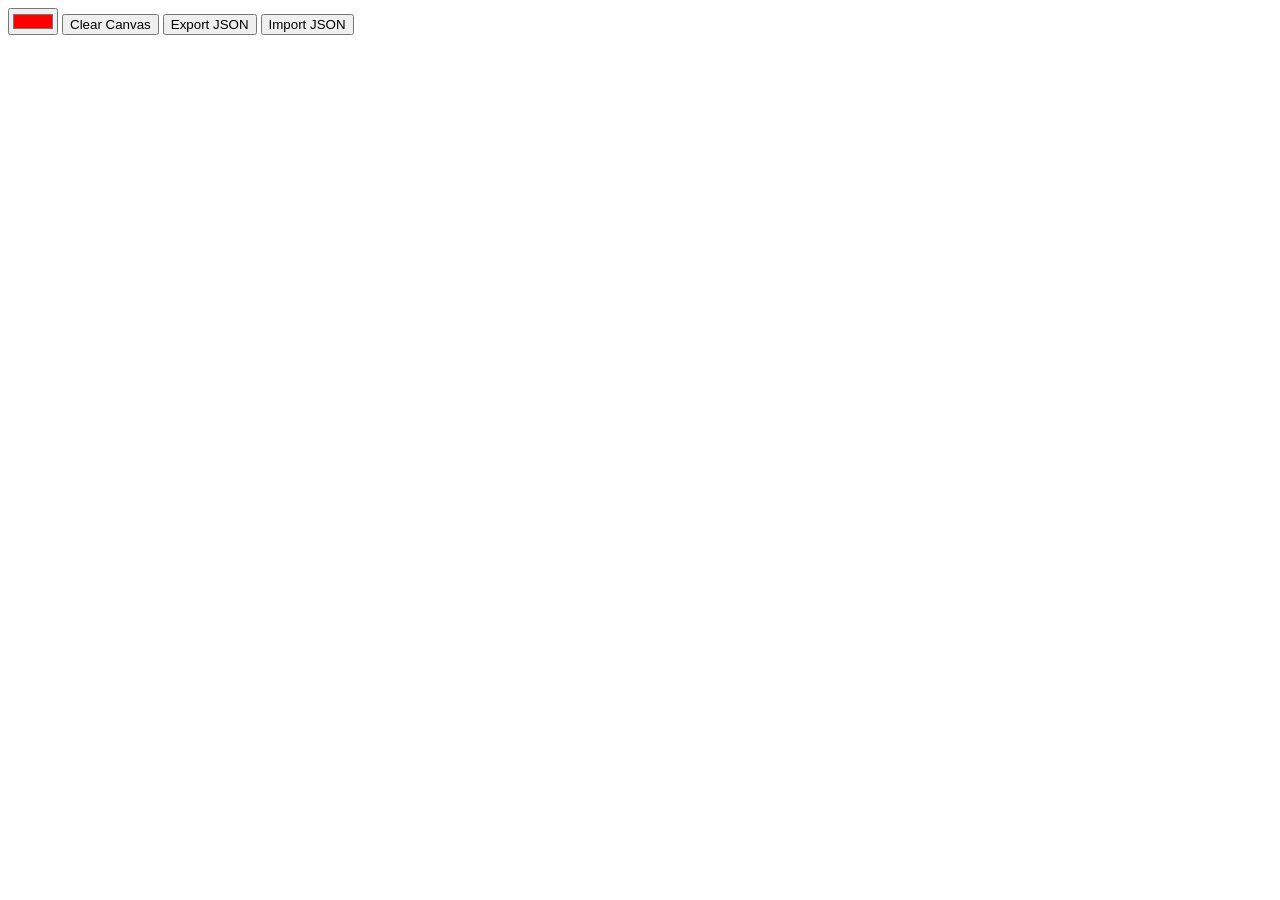
==== pixel.html @ 76a60ccf "first commit" ====
<!DOCTYPE html>
<html lang="en">
<head>
    <meta charset="UTF-8">
    <meta name="viewport" content="width=device-width, initial-scale=1">
    <title>Pixel Art</title>
    <link rel="stylesheet" href="css/style.css">
</head>
<body>
    <div class="toolbar">
        <input type="color" id="colorPicker" value="#ff0000">
        <button id="clearBtn">Clear Canvas</button>
        <button id="exportBtn">Export JSON</button>
        <button id="importBtn">Import JSON</button>
        <input type="file" id="fileInput" accept=".json" style="display: none;">
    </div>
    <div class="gird-container">
        <div id="pixelGird" class="gird"></div>
    </div>
    <script scr="js/script.js"></script>
</body>
</html>
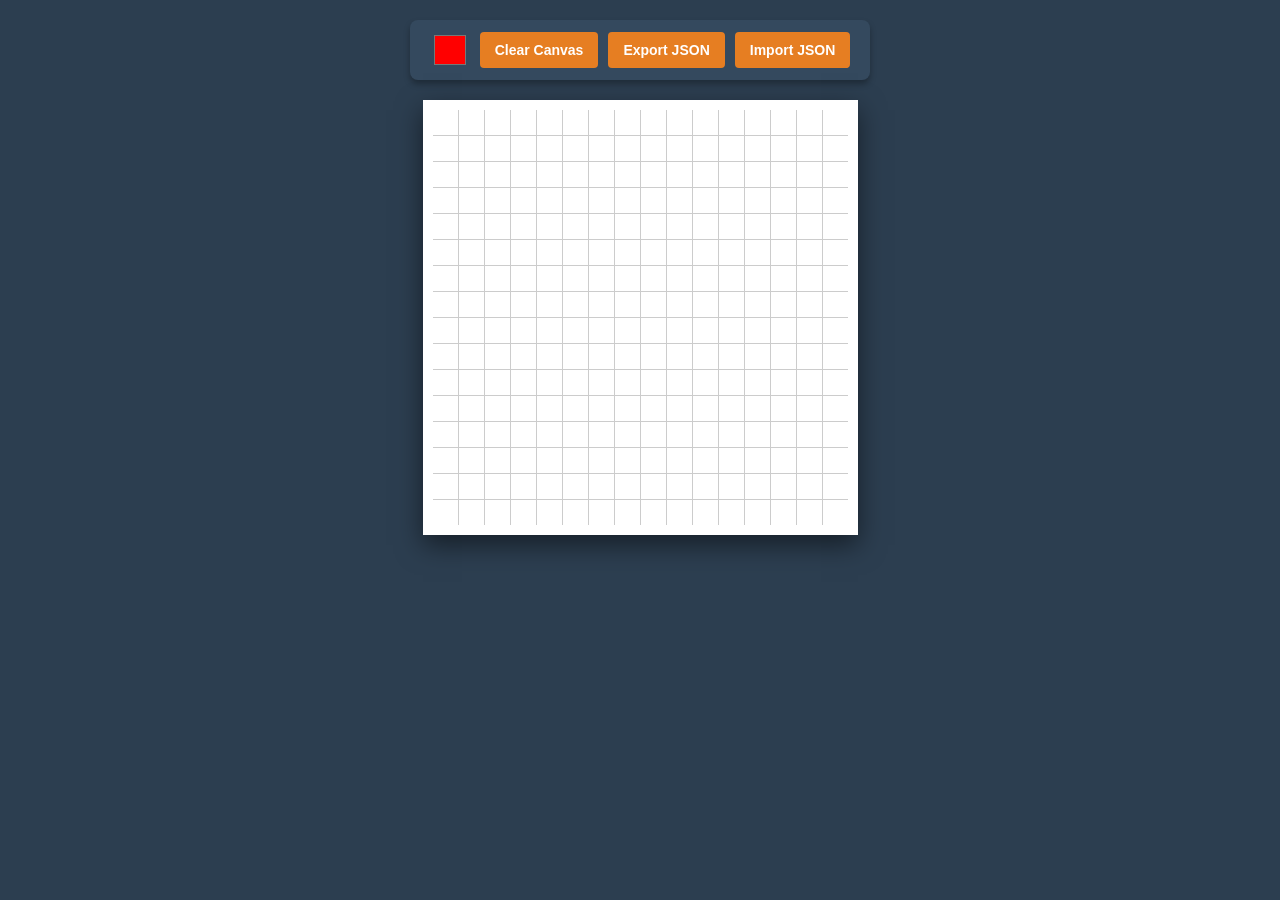
==== commit 64825419: "simple model" ====
--- a/pixel.html
+++ b/pixel.html
@@ -14,9 +14,9 @@
         <button id="importBtn">Import JSON</button>
         <input type="file" id="fileInput" accept=".json" style="display: none;">
     </div>
-    <div class="gird-container">
-        <div id="pixelGird" class="gird"></div>
+    <div class="grid-container">
+        <div id="pixelGrid" class="grid"></div>
     </div>
-    <script scr="js/script.js"></script>
+    <script src="js/script.js"></script>
 </body>
 </html>
--- a/css/style.css
+++ b/css/style.css
@@ -0,0 +1,68 @@
+body {
+    font-family: 'Segi UI', Tahoma, Geneva, Verdana, sans-serif;
+    background-color: #2c3e50;
+    display: flex;
+    flex-direction: column;
+    align-items: center;
+    margin: 0;
+    padding: 20px;
+    color: #ecf0f1;
+}
+
+.toolbar {
+    margin-bottom: 20px;
+    display: flex;
+    gap: 10px;
+    align-items: center;
+    background: #34495e;
+    padding: 10px 20px;
+    border-radius: 8px;
+    box-shadow: 0 4px 6px rgba(0,0,0,0.3);
+}
+
+input[type="color"] {
+    border: none;
+    width: 40px;
+    height: 40px;
+    border-radius: 4px;
+    cursor: pointer;
+    background: none;
+}
+
+button {
+    background-color: #e67e22;
+    color: white;
+    border: none;
+    padding: 10px 15px;
+    font-size: 14px;
+    font-weight: bold;
+    border-radius: 4px;
+    cursor: pointer;
+    transition: background 0.2;
+}
+
+button:hover {
+    background-color: #d35400;
+}
+
+.grid-container {
+    background: #fff;
+    padding: 10px;
+    border-radius: 8x;
+    box-shadow: 0 10px 25px rgba(0,0,0,0.5);
+}
+
+.grid {
+    display: grid;
+    grid-template-columns: repeat(16, 25px);
+    grid-template-rows: repeat(16, 25px);
+    gap: 1px;
+    background-color: #ccc;
+}
+
+.pixel {
+    background-color: #ffffff;
+    cursor: pointer;
+    transition: background-color 0.05s;
+    user-select: none;
+}
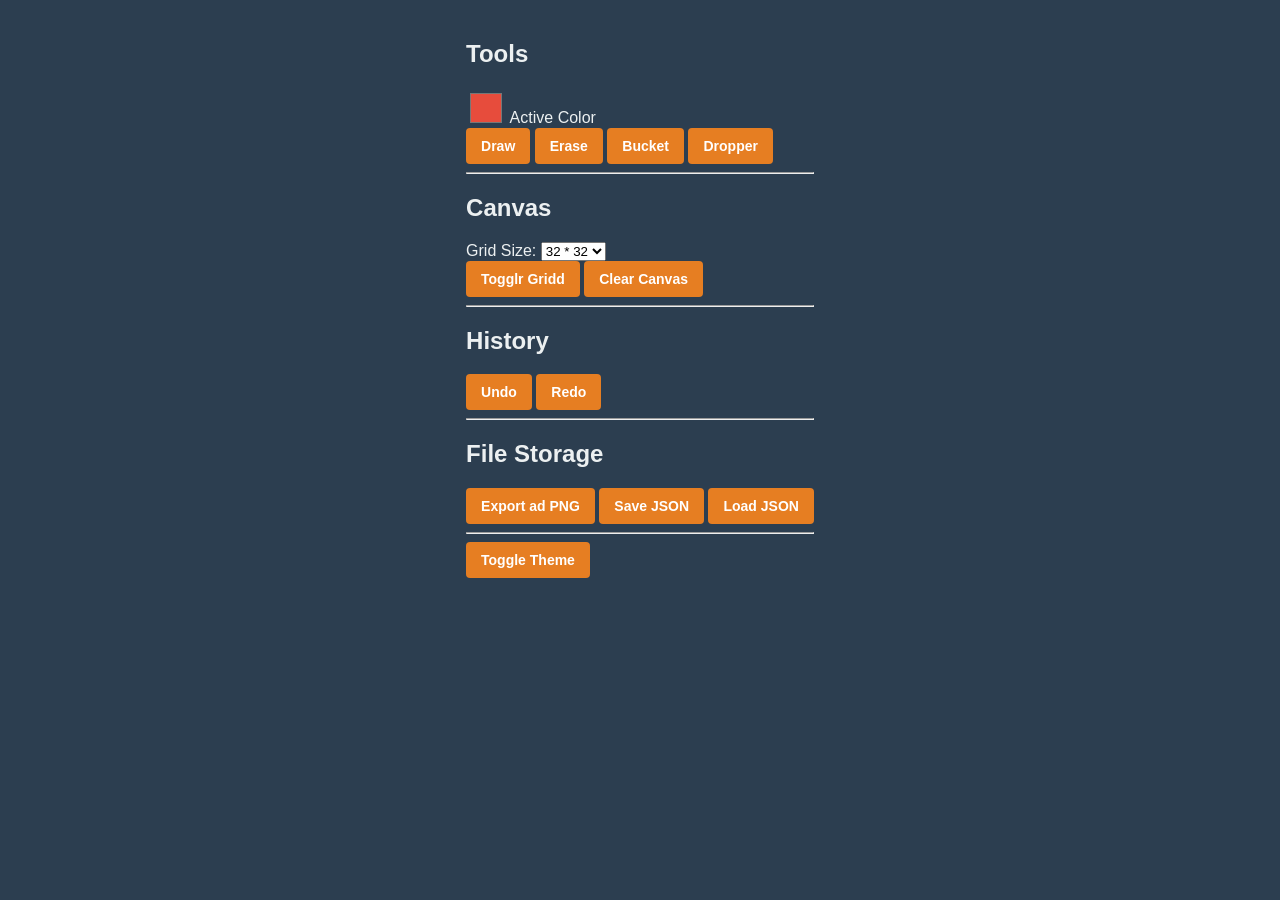
==== commit bf42d486: "dark theme" ====
--- a/pixel.html
+++ b/pixel.html
@@ -3,20 +3,52 @@
 <head>
     <meta charset="UTF-8">
     <meta name="viewport" content="width=device-width, initial-scale=1">
-    <title>Pixel Art</title>
+    <title>Pro Pixel Art Studio</title>
     <link rel="stylesheet" href="css/style.css">
 </head>
-<body>
-    <div class="toolbar">
-        <input type="color" id="colorPicker" value="#ff0000">
-        <button id="clearBtn">Clear Canvas</button>
-        <button id="exportBtn">Export JSON</button>
-        <button id="importBtn">Import JSON</button>
-        <input type="file" id="fileInput" accept=".json" style="display: none;">
+<body class="dark-theme">
+    <div class="app-container">
+            <div class="sidebar">
+                <h2>Tools</h2>
+                <div class="tool-group">
+                    <input type="color" id="colorPicker" value="#e74c3c">
+                    <span class="tool-label">Active Color</span>
+                </div>
+                <div class="button-gird">
+                    <button id="drawTool" class="active">Draw</button>
+                    <button id="eraseTool">Erase</button>
+                    <button id="fillTool">Bucket</button>
+                    <button id="pickerTool">Dropper</button>
+                </div>
+                <hr>
+                <h2>Canvas</h2>
+                <div class="select-group">
+                    <label for="sizeSelect">Grid Size:</label>
+                    <select id="sizeSelect">
+                        <option value="16">16 * 16</option>
+                        <option value="32" selected>32 * 32</option>
+                        <option value="64">64 * 64</option>
+                    </select>
+                </div>
+                <button id="toggleGrid"> Togglr Gridd</button>
+                <button id="clear-btn" class="danger">Clear Canvas</button>
+                <hr>
+                <h2>History</h2>
+                <div class="button-grid">
+                    <button id="undoBtn"> Undo</button>
+                    <button id="redoBtn"> Redo</button>
+                </div>
+                <hr>
+                <h2>File Storage</h2>
+                <button id="exportPngBtn" class="success">Export ad PNG</button>
+                <button id="exportJsonBtn">Save JSON</button>
+                <button id="importJsonBtn">Load JSON</button>
+                <input type="file" id="fileInput" accept=".json" style="display: none;">
+                <hr>
+                <button id="rhemeToggle">Toggle Theme</button>
     </div>
-    <div class="grid-container">
-        <div id="pixelGrid" class="grid"></div>
+    <div class></div>
+    <script src="js/script.js"></script>
     </div>
-    <script src="js/script.js"></script>
 </body>
 </html>
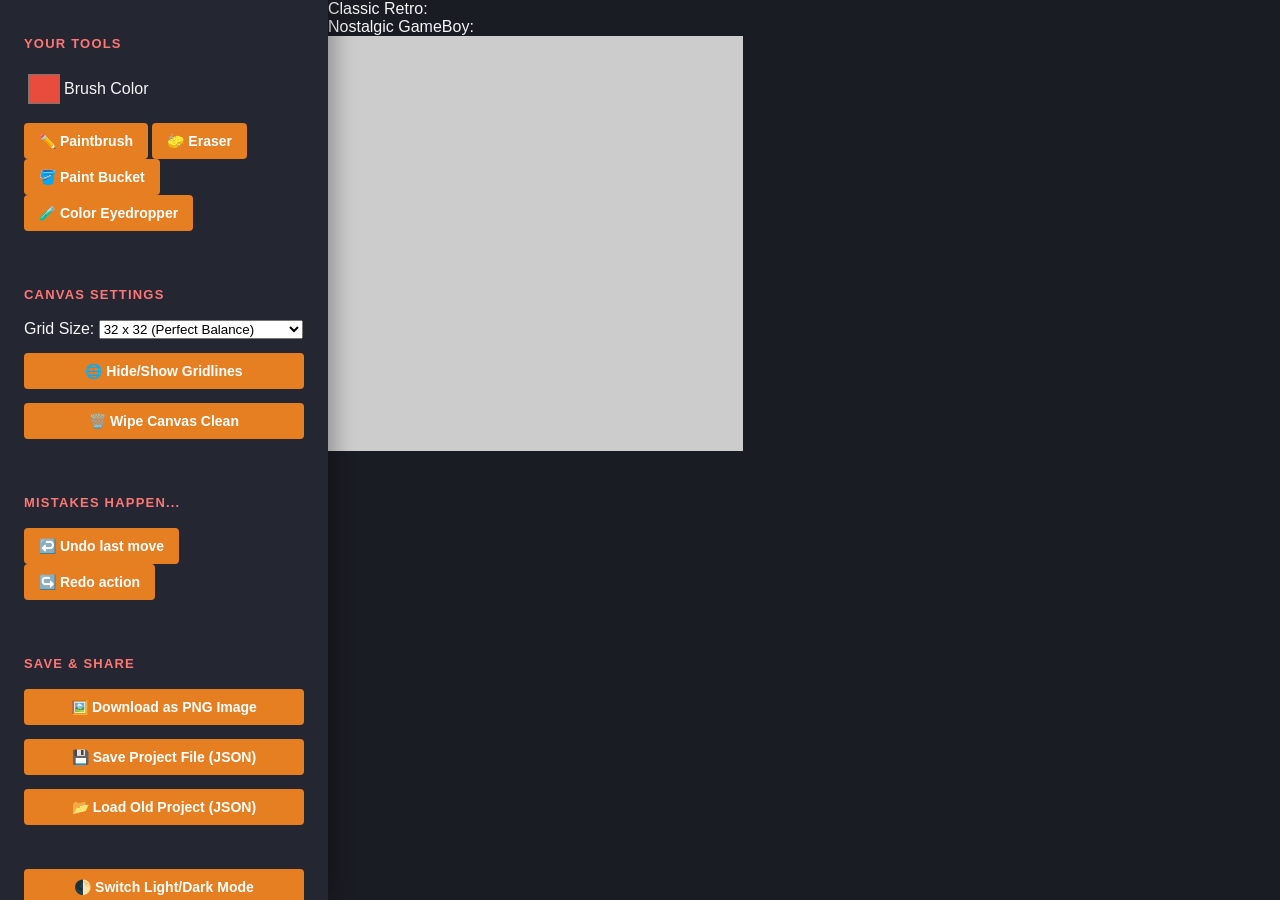
==== commit d3eed97b: "new fatures" ====
--- a/pixel.html
+++ b/pixel.html
@@ -3,52 +3,87 @@
 <head>
     <meta charset="UTF-8">
     <meta name="viewport" content="width=device-width, initial-scale=1">
-    <title>Pro Pixel Art Studio</title>
+    <title>My Pixel Art Studio</title>
     <link rel="stylesheet" href="css/style.css">
 </head>
 <body class="dark-theme">
     <div class="app-container">
-            <div class="sidebar">
-                <h2>Tools</h2>
-                <div class="tool-group">
-                    <input type="color" id="colorPicker" value="#e74c3c">
-                    <span class="tool-label">Active Color</span>
+        
+        <div class="sidebar">
+            <h2>Your Tools</h2>
+            <div class="tool-group">
+                <input type="color" id="colorPicker" value="#e74c3c">
+                <span class="tool-label">Brush Color</span>
+            </div>
+            
+            <div class="button-grid">
+                <button id="drawTool" class="active">✏️ Paintbrush</button>
+                <button id="eraseTool">🧽 Eraser</button>
+                <button id="fillTool">🪣 Paint Bucket</button>
+                <button id="pickerTool">🧪 Color Eyedropper</button>
+            </div>
+            
+            <hr>
+            
+            <h2>Canvas Settings</h2>
+            <div class="select-group">
+                <label for="sizeSelect">Grid Size:</label>
+                <select id="sizeSelect">
+                    <option value="16">16 x 16 (Simple & Quick)</option>
+                    <option value="32" selected>32 x 32 (Perfect Balance)</option>
+                    <option value="64">64 x 64 (Detailed Masterpiece)</option>
+                </select>
+            </div>
+            <button id="toggleGrid">🌐 Hide/Show Gridlines</button>
+            <button id="clearBtn" class="danger">🗑️ Wipe Canvas Clean</button>
+            
+            <hr>
+            
+            <h2>Mistakes happen...</h2>
+            <div class="button-grid">
+                <button id="undoBtn">↩️ Undo last move</button>
+                <button id="redoBtn">↪️ Redo action</button>
+            </div>
+            
+            <hr>
+            
+            <h2>Save & Share</h2>
+            <button id="exportPngBtn" class="success">🖼️ Download as PNG Image</button>
+            <button id="exportJsonBtn">💾 Save Project File (JSON)</button>
+            <button id="importJsonBtn">📂 Load Old Project (JSON)</button>
+            <input type="file" id="fileInput" accept=".json" style="display: none;">
+            
+            <hr>
+            
+            <button id="themeToggle">🌓 Switch Light/Dark Mode</button>
+        </div>
+
+        <div class="workspace">
+            <div class="palette-bar">
+                <div class="palette-group">
+                    <span>Classic Retro:</span>
+                    <div class="swatch" style="background: #000000;" title="Black"></div>
+                    <div class="swatch" style="background: #ffffff;" title="White"></div>
+                    <div class="swatch" style="background: #ff0000;" title="Red"></div>
+                    <div class="swatch" style="background: #0000ff;" title="Blue"></div>
+                    <div class="swatch" style="background: #00ff00;" title="Green"></div>
+                    <div class="swatch" style="background: #ffff00;" title="Yellow"></div>
                 </div>
-                <div class="button-gird">
-                    <button id="drawTool" class="active">Draw</button>
-                    <button id="eraseTool">Erase</button>
-                    <button id="fillTool">Bucket</button>
-                    <button id="pickerTool">Dropper</button>
+                <div class="palette-group">
+                    <span>Nostalgic GameBoy:</span>
+                    <div class="swatch" style="background: #0f380f;" title="Darkest Green"></div>
+                    <div class="swatch" style="background: #306230;" title="Dark Green"></div>
+                    <div class="swatch" style="background: #8bac0f;" title="Light Green"></div>
+                    <div class="swatch" style="background: #9bbc0f;" title="Lightest Green"></div>
                 </div>
-                <hr>
-                <h2>Canvas</h2>
-                <div class="select-group">
-                    <label for="sizeSelect">Grid Size:</label>
-                    <select id="sizeSelect">
-                        <option value="16">16 * 16</option>
-                        <option value="32" selected>32 * 32</option>
-                        <option value="64">64 * 64</option>
-                    </select>
-                </div>
-                <button id="toggleGrid"> Togglr Gridd</button>
-                <button id="clear-btn" class="danger">Clear Canvas</button>
-                <hr>
-                <h2>History</h2>
-                <div class="button-grid">
-                    <button id="undoBtn"> Undo</button>
-                    <button id="redoBtn"> Redo</button>
-                </div>
-                <hr>
-                <h2>File Storage</h2>
-                <button id="exportPngBtn" class="success">Export ad PNG</button>
-                <button id="exportJsonBtn">Save JSON</button>
-                <button id="importJsonBtn">Load JSON</button>
-                <input type="file" id="fileInput" accept=".json" style="display: none;">
-                <hr>
-                <button id="rhemeToggle">Toggle Theme</button>
+            </div>
+            
+            <div class="canvas-wrapper">
+                <div id="pixelGrid" class="grid show-grid"></div>
+            </div>
+        </div>
+
     </div>
-    <div class></div>
     <script src="js/script.js"></script>
-    </div>
 </body>
 </html>
--- a/css/style.css
+++ b/css/style.css
@@ -1,23 +1,51 @@
 body {
     font-family: 'Segi UI', Tahoma, Geneva, Verdana, sans-serif;
-    background-color: #2c3e50;
+    background-color: #1a1c23;
+    color: #f4f5f7;
+    margin: 0;
+    padding: 0;
+    height: 100vh;
+    display: flex;
+    overflow: hidden;
+}
+
+.app-container {
+    display: flex;
+    width: 100%;
+    height: 100%;
+}
+
+.sidebar {
+    width: 280px;
     display: flex;
     flex-direction: column;
-    align-items: center;
-    margin: 0;
-    padding: 20px;
-    color: #ecf0f1;
+    gap: 14px;
+    background-color: #242731;
+    padding: 24px;
+    box-shadow: 6px 0 20px rgba(0,0,0,0.3);
+    overflow-y: auto;
+    z-index: 10;
 }
 
-.toolbar {
-    margin-bottom: 20px;
+.sidebar h2 {
+    font-size: 13px;
+    font-weight: 700;
+    text-transform: uppercase;
+    letter-spacing: 1.2px;
+    margin: 12px 0 4px 0;
+    color: #ff7675;
+}
+
+hr {
+    border: 0;
+    height: 1px;
+    background: #3a3f50;
+    margin: 8px 0;
+}
+
+.tool-group {
     display: flex;
-    gap: 10px;
     align-items: center;
-    background: #34495e;
-    padding: 10px 20px;
-    border-radius: 8px;
-    box-shadow: 0 4px 6px rgba(0,0,0,0.3);
 }
 
 input[type="color"] {
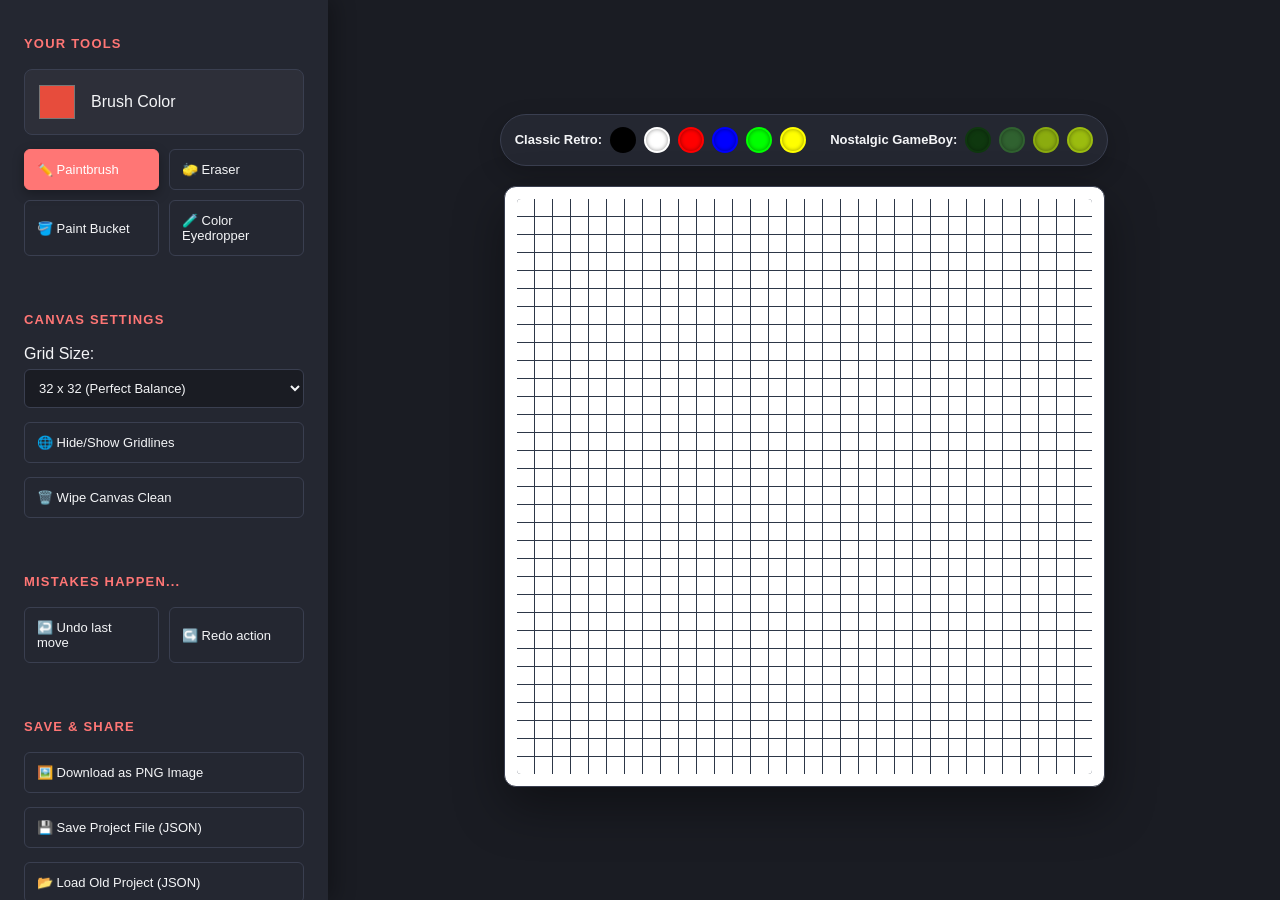
==== commit b4634c8c: "last changes" ====
--- a/pixel.html
+++ b/pixel.html
@@ -27,8 +27,8 @@
             
             <h2>Canvas Settings</h2>
             <div class="select-group">
-                <label for="sizeSelect">Grid Size:</label>
-                <select id="sizeSelect">
+                <label for="sizeSelector">Grid Size:</label>
+                <select id="sizeSelector">
                     <option value="16">16 x 16 (Simple & Quick)</option>
                     <option value="32" selected>32 x 32 (Perfect Balance)</option>
                     <option value="64">64 x 64 (Detailed Masterpiece)</option>
--- a/css/style.css
+++ b/css/style.css
@@ -46,51 +46,161 @@
 .tool-group {
     display: flex;
     align-items: center;
+    gap: 12px;
+    background: rgba(255, 255, 255, 0.04);
+    padding: 10px;
+    border-radius: 8px;
+    border: 1px solid #3a3f50;
 }
 
 input[type="color"] {
     border: none;
-    width: 40px;
-    height: 40px;
-    border-radius: 4px;
+    width: 44px;
+    height: 44px;
+    border-radius: 6px;
     cursor: pointer;
     background: none;
 }
 
+.tool-lable {
+    font-size: 14px;
+    font-weight: 500;
+}
+
+.button-grid {
+    display: grid;
+    grid-template-columns: 1fr 1fr;
+    gap: 10px;
+}
+
+.select-group {
+    display: flex;
+    flex-direction: column;
+    gap: 6px;
+}
+
+select {
+    padding: 10px;
+    background: #1a1c23;
+    color: #f4f5f7;
+    border: 1px solid #3a3f50;
+    border-radius: 6px;
+    font-size: 13px;
+    cursor: pointer;
+    outline: none;
+}
+
 button {
-    background-color: #e67e22;
-    color: white;
-    border: none;
-    padding: 10px 15px;
-    font-size: 14px;
-    font-weight: bold;
-    border-radius: 4px;
-    cursor: pointer;
-    transition: background 0.2;
+    background-color: transparent;
+    color: #f4f5f7;
+    border: 1px solid #3a3f50;
+    padding: 12px;
+    font-size: 13px;
+    font-weight: 500;
+    border-radius: 6px;
+    cursor: pointer;
+    transition: all 0.2 ease-in-out;
+    text-align: left;
 }
 
 button:hover {
-    background-color: #d35400;
-}
-
-.grid-container {
-    background: #fff;
-    padding: 10px;
-    border-radius: 8x;
-    box-shadow: 0 10px 25px rgba(0,0,0,0.5);
+    background-color: #ff7675;
+    border-color: #ff7675;
+    color: #ffffff;
+    transform: translateY(-1px);
+}
+
+button:active {
+    transform: translateY(1px);
+}
+
+button.active {
+    background-color: #ff7675;
+    border-color: #ff7675;
+    color: #ffffff;
+    box-shadow: 0 4px 12px rgba(0, 0, 0, 0.3);
+}
+
+button.danger:hover {
+    background-color: #d63031;
+    border-color: #d63031;
+}
+
+button.success:hover {
+    background-color: #2ed573;
+    border-color: #2ed573;
+}
+
+.workspace {
+    flex: 1;
+    display: flex;
+    flex-direction: column;
+    align-items: center;
+    justify-content: center;
+    padding: 30px;
+    position: relative;
+}
+
+.palette-bar {
+    display: flex;
+    gap: 24px;
+    margin-bottom: 20px;
+    background: #242731;
+    padding: 12px 14px;
+    border-radius: 30px;
+    box-shadow: 0 8px 24px rgba(0, 0, 0, 0.2);
+    border: 1px solid #3a3f50;
+}
+
+.palette-group {
+    display: flex;
+    align-items: center;
+    gap: 8px;
+    font-size: 13px;
+    font-weight: 600;
+}
+
+.swatch {
+    width: 22px;
+    height: 22px;
+    border-radius: 50%;
+    cursor: pointer;
+    border: 2px solid transparent;
+    box-shadow: inset 0 0 4px rgba(0, 0, 0, 0.4);
+    transition: transform 0.2s cubic-bezier(0.175, 0.885, 0.32, 1.275);
+}
+
+.swatch:hover {
+    transform: scale(1.3);
+    border-color: #f4f5f7;
+}
+
+.canvas-wrapper {
+    background: #ffffff;
+    padding: 12px;
+    border-radius: 12px;
+    box-shadow: 0 20px 50px rgba(0, 0, 0, 0.4);
+    border: 1px solid #3a3f50;
 }
 
 .grid {
     display: grid;
-    grid-template-columns: repeat(16, 25px);
-    grid-template-rows: repeat(16, 25px);
+    border-radius: 4px;
+    overflow: hidden;
+    gap: 0;
+    background-color: #ccc;
+}
+
+.grid.show-grid {
     gap: 1px;
-    background-color: #ccc;
+    background-color: #2d3748;
 }
 
 .pixel {
     background-color: #ffffff;
-    cursor: pointer;
-    transition: background-color 0.05s;
+    cursor: crosshair;
     user-select: none;
+    width: 100%;
+    height: 100%;
+    transition: background-color 0.04s;
 }
